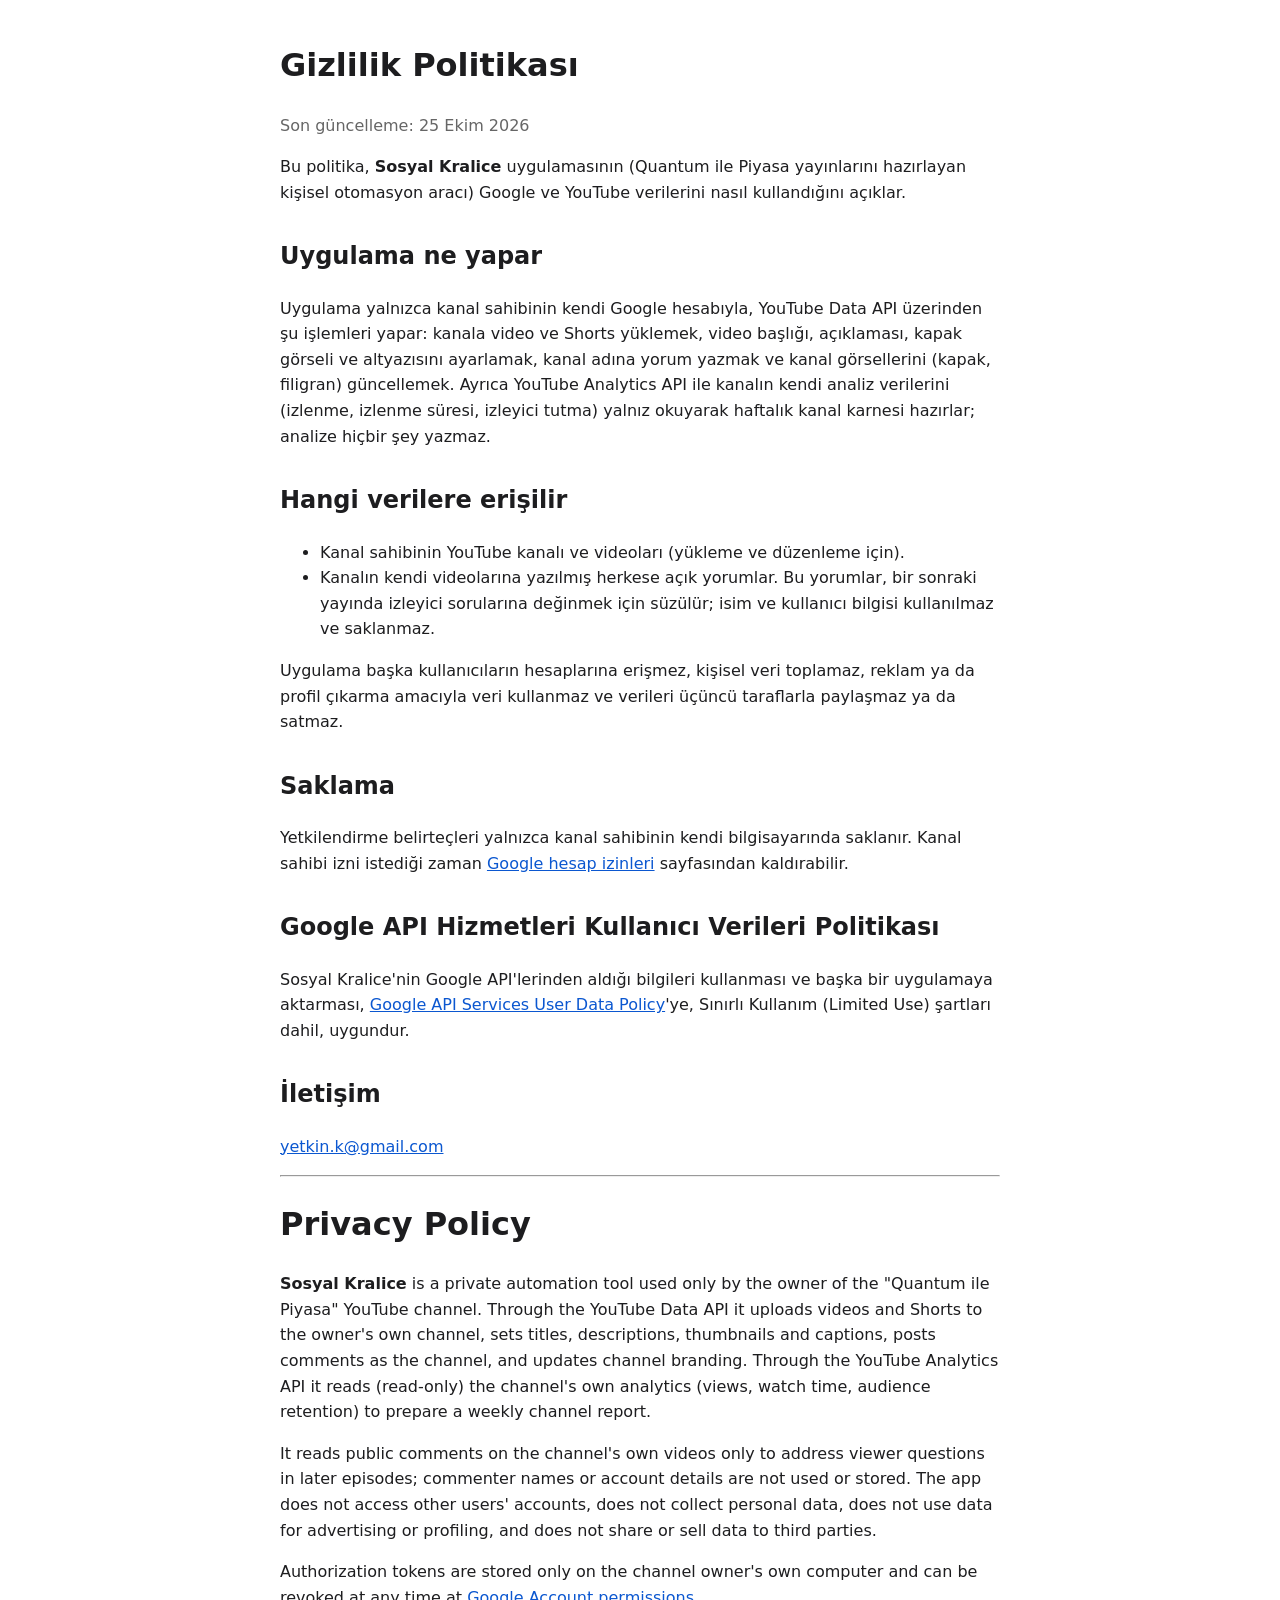
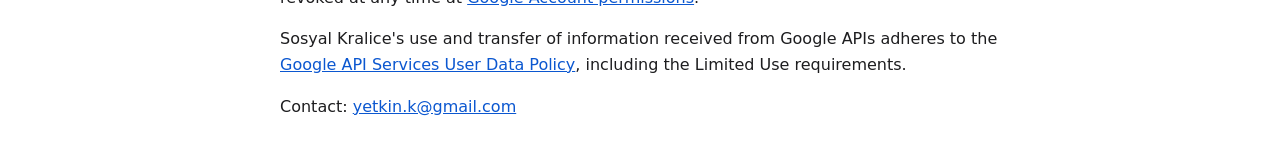
==== gizlilik.html @ e1c38a79 "Add files via upload" ====
<!doctype html>
<html lang="tr">
<head>
<meta charset="utf-8">
<meta name="viewport" content="width=device-width, initial-scale=1">
<title>Gizlilik Politikası — Quantum ile Piyasa</title>
<style>
  body { font-family: system-ui, -apple-system, "Segoe UI", sans-serif; max-width: 720px; margin: 40px auto; padding: 0 16px; line-height: 1.6; color: #1d1d1f; background: #fff; }
  h2 { margin-top: 32px; } a { color: #0b57d0; } .alt { color: #666; }
  @media (prefers-color-scheme: dark) { body { color: #e8e8e8; background: #121212; } .alt { color: #aaa; } a { color: #8ab4f8; } }
</style>
</head>
<body>
<h1>Gizlilik Politikası</h1>
<p class="alt">Son güncelleme: 25 Ekim 2026</p>

<p>Bu politika, <strong>Sosyal Kralice</strong> uygulamasının (Quantum ile Piyasa yayınlarını hazırlayan kişisel otomasyon
aracı) Google ve YouTube verilerini nasıl kullandığını açıklar.</p>

<h2>Uygulama ne yapar</h2>
<p>Uygulama yalnızca kanal sahibinin kendi Google hesabıyla, YouTube Data API üzerinden şu işlemleri yapar: kanala video
ve Shorts yüklemek, video başlığı, açıklaması, kapak görseli ve altyazısını ayarlamak, kanal adına yorum yazmak ve kanal
görsellerini (kapak, filigran) güncellemek. Ayrıca YouTube Analytics API ile kanalın kendi analiz verilerini (izlenme,
izlenme süresi, izleyici tutma) yalnız okuyarak haftalık kanal karnesi hazırlar; analize hiçbir şey yazmaz.</p>

<h2>Hangi verilere erişilir</h2>
<ul>
  <li>Kanal sahibinin YouTube kanalı ve videoları (yükleme ve düzenleme için).</li>
  <li>Kanalın kendi videolarına yazılmış herkese açık yorumlar. Bu yorumlar, bir sonraki yayında izleyici sorularına değinmek
      için süzülür; isim ve kullanıcı bilgisi kullanılmaz ve saklanmaz.</li>
</ul>
<p>Uygulama başka kullanıcıların hesaplarına erişmez, kişisel veri toplamaz, reklam ya da profil çıkarma amacıyla veri
kullanmaz ve verileri üçüncü taraflarla paylaşmaz ya da satmaz.</p>

<h2>Saklama</h2>
<p>Yetkilendirme belirteçleri yalnızca kanal sahibinin kendi bilgisayarında saklanır. Kanal sahibi izni istediği zaman
<a href="https://myaccount.google.com/permissions">Google hesap izinleri</a> sayfasından kaldırabilir.</p>

<h2>Google API Hizmetleri Kullanıcı Verileri Politikası</h2>
<p>Sosyal Kralice'nin Google API'lerinden aldığı bilgileri kullanması ve başka bir uygulamaya aktarması,
<a href="https://developers.google.com/terms/api-services-user-data-policy">Google API Services User Data Policy</a>'ye,
Sınırlı Kullanım (Limited Use) şartları dahil, uygundur.</p>

<h2>İletişim</h2>
<p><a href="mailto:yetkin.k@gmail.com">yetkin.k@gmail.com</a></p>

<hr>
<h1 lang="en">Privacy Policy</h1>
<div lang="en">
<p><strong>Sosyal Kralice</strong> is a private automation tool used only by the owner of the "Quantum ile Piyasa" YouTube
channel. Through the YouTube Data API it uploads videos and Shorts to the owner's own channel, sets titles, descriptions,
thumbnails and captions, posts comments as the channel, and updates channel branding. Through the YouTube Analytics API it
reads (read-only) the channel's own analytics (views, watch time, audience retention) to prepare a weekly channel report.</p>
<p>It reads public comments on the channel's own videos only to address viewer questions in later episodes; commenter
names or account details are not used or stored. The app does not access other users' accounts, does not collect personal
data, does not use data for advertising or profiling, and does not share or sell data to third parties.</p>
<p>Authorization tokens are stored only on the channel owner's own computer and can be revoked at any time at
<a href="https://myaccount.google.com/permissions">Google Account permissions</a>.</p>
<p>Sosyal Kralice's use and transfer of information received from Google APIs adheres to the
<a href="https://developers.google.com/terms/api-services-user-data-policy">Google API Services User Data Policy</a>,
including the Limited Use requirements.</p>
<p>Contact: <a href="mailto:yetkin.k@gmail.com">yetkin.k@gmail.com</a></p>
</div>
</body>
</html>
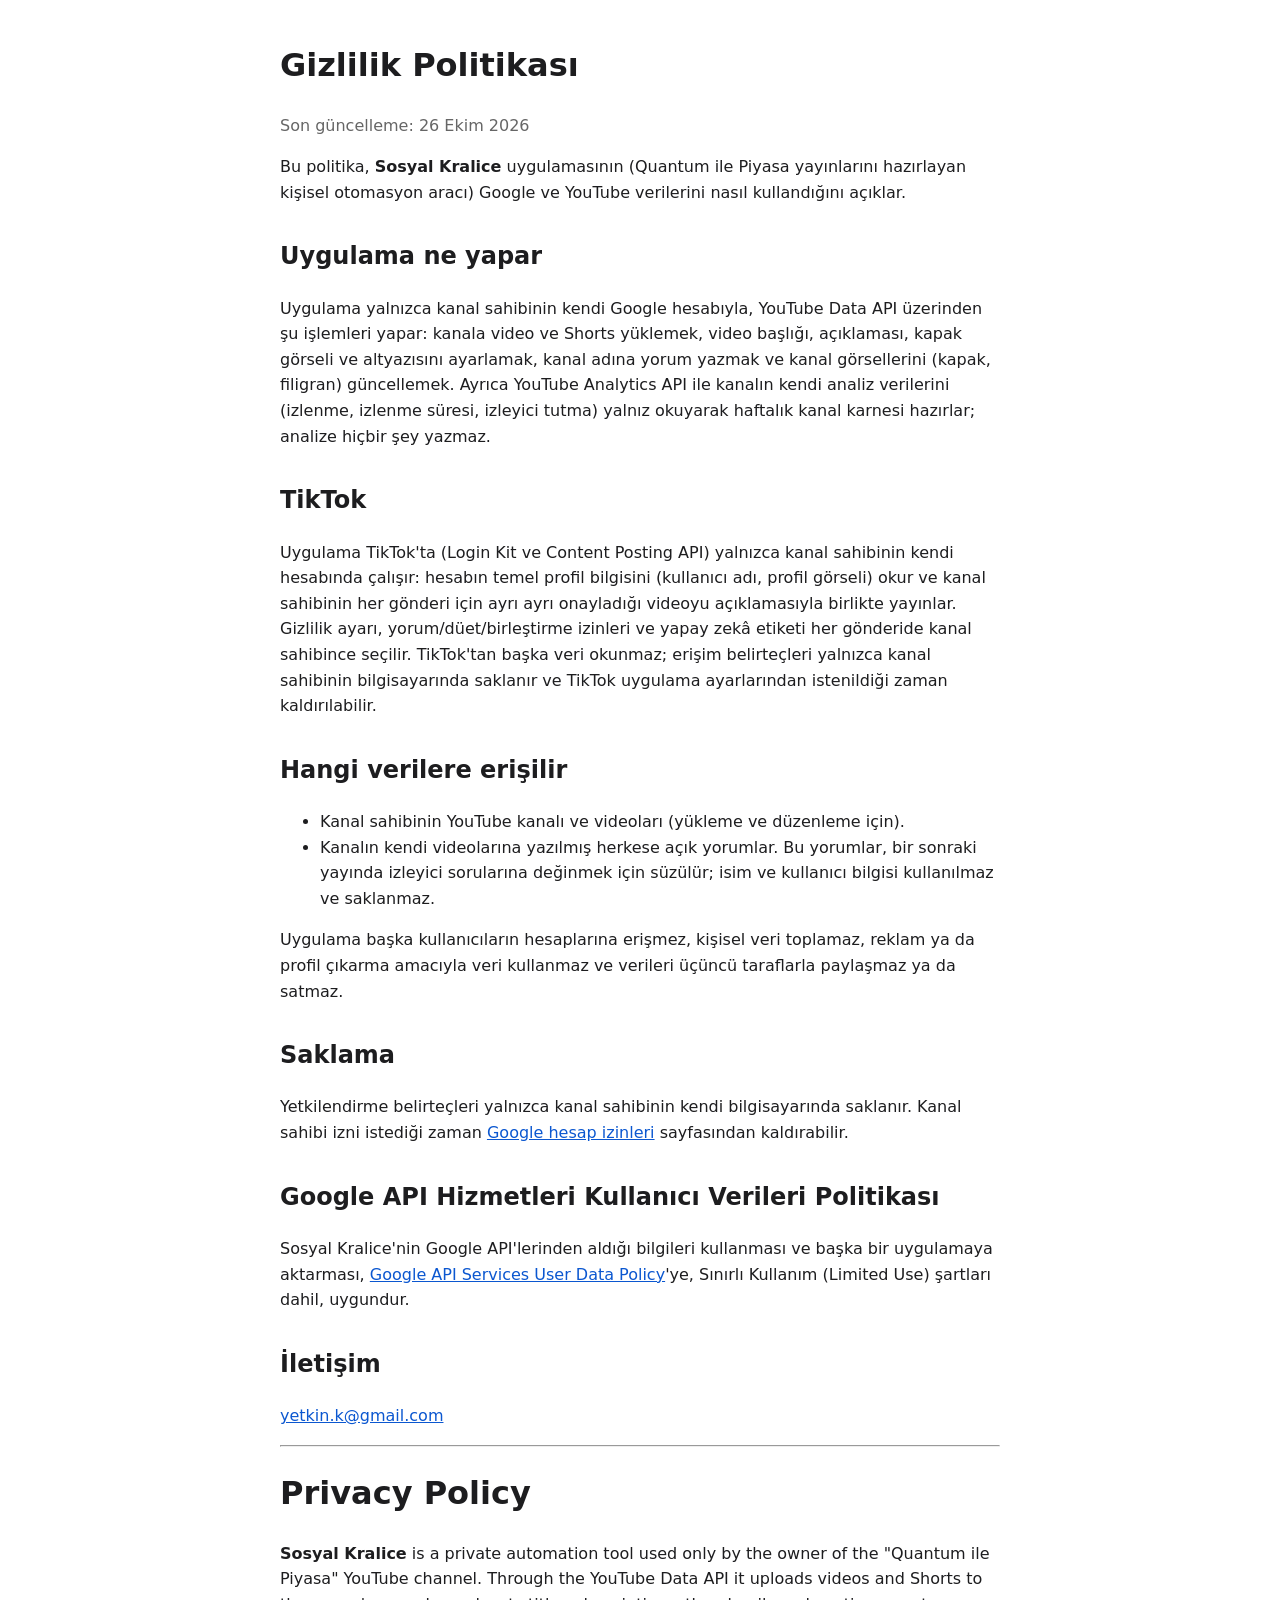
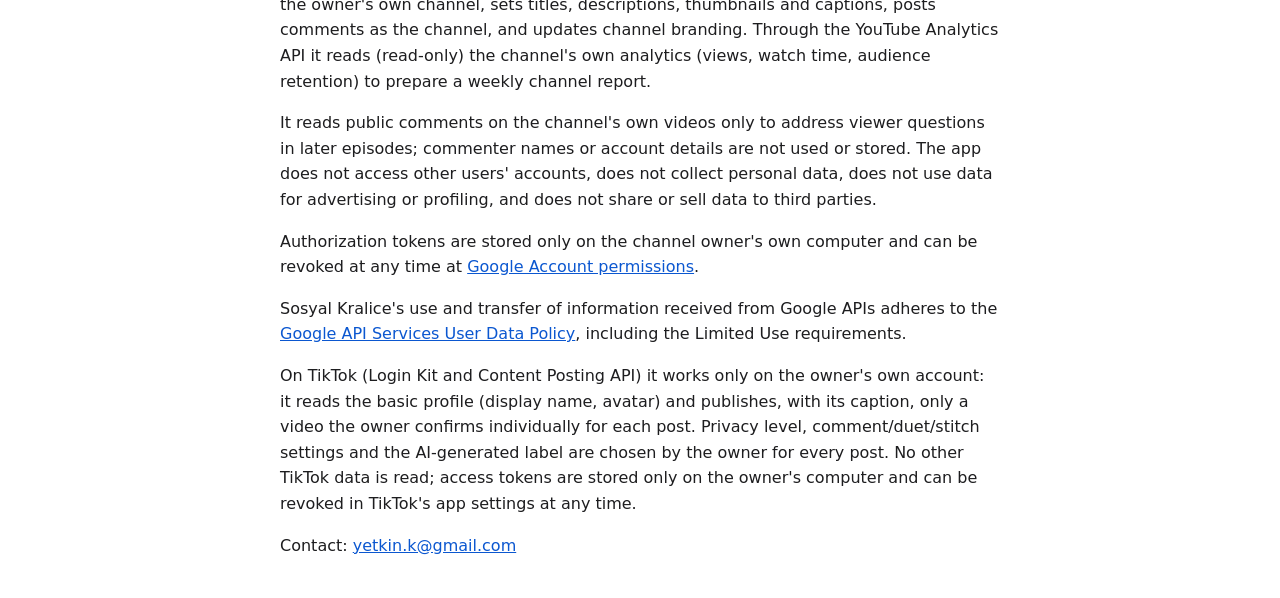
==== commit daeaa29e: "Add files via upload" ====
--- a/gizlilik.html
+++ b/gizlilik.html
@@ -12,7 +12,7 @@
 </head>
 <body>
 <h1>Gizlilik Politikası</h1>
-<p class="alt">Son güncelleme: 25 Ekim 2026</p>
+<p class="alt">Son güncelleme: 26 Ekim 2026</p>
 
 <p>Bu politika, <strong>Sosyal Kralice</strong> uygulamasının (Quantum ile Piyasa yayınlarını hazırlayan kişisel otomasyon
 aracı) Google ve YouTube verilerini nasıl kullandığını açıklar.</p>
@@ -22,6 +22,13 @@
 ve Shorts yüklemek, video başlığı, açıklaması, kapak görseli ve altyazısını ayarlamak, kanal adına yorum yazmak ve kanal
 görsellerini (kapak, filigran) güncellemek. Ayrıca YouTube Analytics API ile kanalın kendi analiz verilerini (izlenme,
 izlenme süresi, izleyici tutma) yalnız okuyarak haftalık kanal karnesi hazırlar; analize hiçbir şey yazmaz.</p>
+
+<h2>TikTok</h2>
+<p>Uygulama TikTok'ta (Login Kit ve Content Posting API) yalnızca kanal sahibinin kendi hesabında çalışır: hesabın temel profil
+bilgisini (kullanıcı adı, profil görseli) okur ve kanal sahibinin her gönderi için ayrı ayrı onayladığı videoyu açıklamasıyla
+birlikte yayınlar. Gizlilik ayarı, yorum/düet/birleştirme izinleri ve yapay zekâ etiketi her gönderide kanal sahibince seçilir.
+TikTok'tan başka veri okunmaz; erişim belirteçleri yalnızca kanal sahibinin bilgisayarında saklanır ve TikTok uygulama
+ayarlarından istenildiği zaman kaldırılabilir.</p>
 
 <h2>Hangi verilere erişilir</h2>
 <ul>
@@ -59,6 +66,10 @@
 <p>Sosyal Kralice's use and transfer of information received from Google APIs adheres to the
 <a href="https://developers.google.com/terms/api-services-user-data-policy">Google API Services User Data Policy</a>,
 including the Limited Use requirements.</p>
+<p>On TikTok (Login Kit and Content Posting API) it works only on the owner's own account: it reads the basic profile
+(display name, avatar) and publishes, with its caption, only a video the owner confirms individually for each post. Privacy level,
+comment/duet/stitch settings and the AI-generated label are chosen by the owner for every post. No other TikTok data is read; access
+tokens are stored only on the owner's computer and can be revoked in TikTok's app settings at any time.</p>
 <p>Contact: <a href="mailto:yetkin.k@gmail.com">yetkin.k@gmail.com</a></p>
 </div>
 </body>
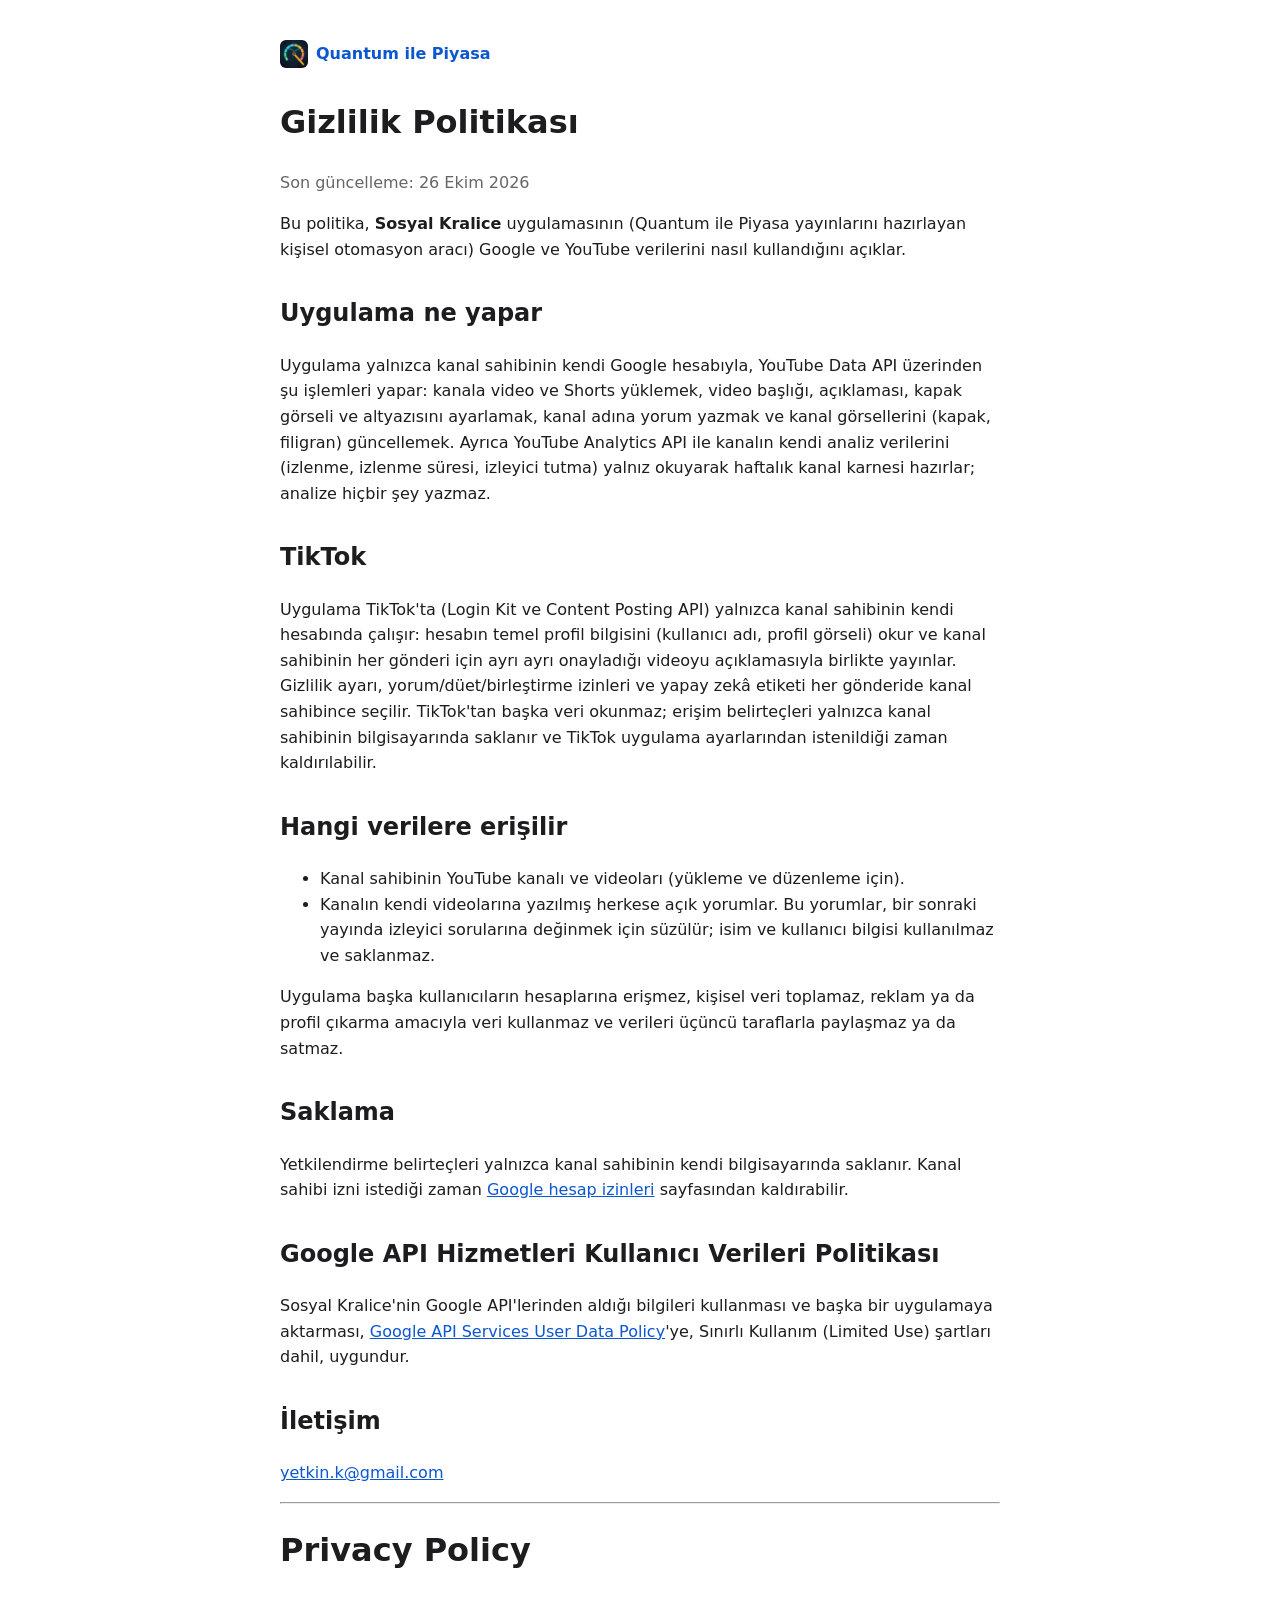
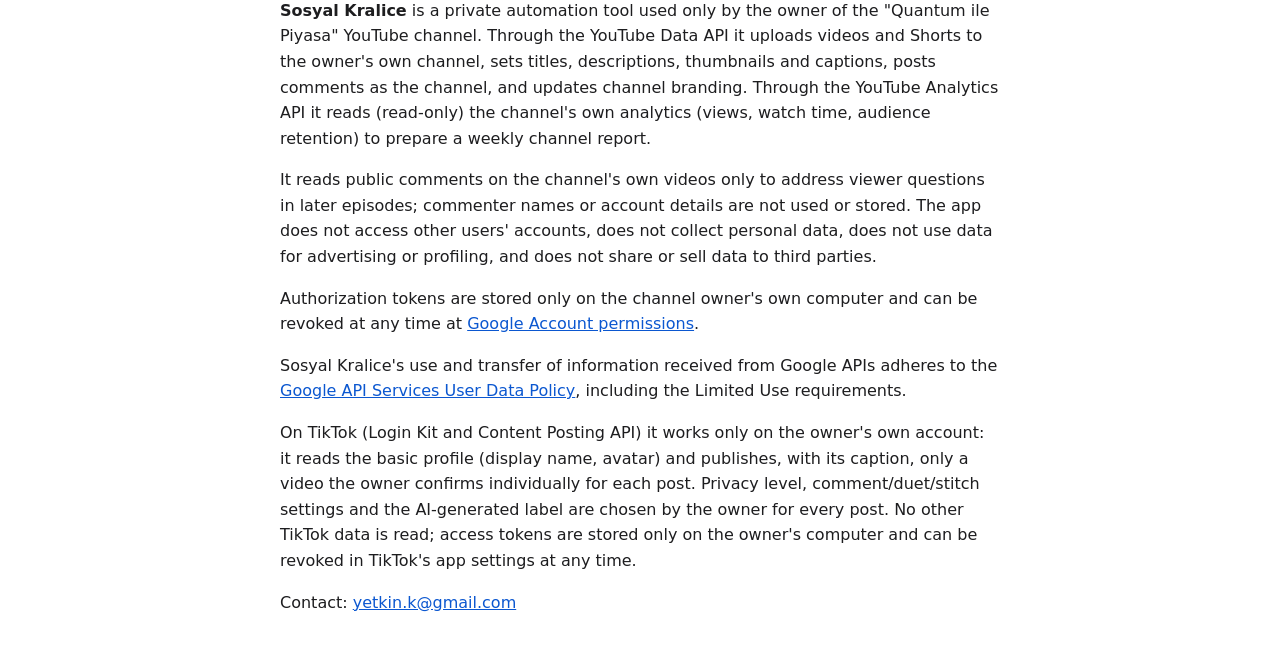
==== commit 9f7454cf: "Site: favicon (TikTok uygulama simgesiyle ayni), tam site, uygulama sayfasi" ====
--- a/gizlilik.html
+++ b/gizlilik.html
@@ -1,76 +1,81 @@
-<!doctype html>
-<html lang="tr">
-<head>
-<meta charset="utf-8">
-<meta name="viewport" content="width=device-width, initial-scale=1">
-<title>Gizlilik Politikası — Quantum ile Piyasa</title>
-<style>
-  body { font-family: system-ui, -apple-system, "Segoe UI", sans-serif; max-width: 720px; margin: 40px auto; padding: 0 16px; line-height: 1.6; color: #1d1d1f; background: #fff; }
-  h2 { margin-top: 32px; } a { color: #0b57d0; } .alt { color: #666; }
-  @media (prefers-color-scheme: dark) { body { color: #e8e8e8; background: #121212; } .alt { color: #aaa; } a { color: #8ab4f8; } }
-</style>
-</head>
-<body>
-<h1>Gizlilik Politikası</h1>
-<p class="alt">Son güncelleme: 26 Ekim 2026</p>
-
-<p>Bu politika, <strong>Sosyal Kralice</strong> uygulamasının (Quantum ile Piyasa yayınlarını hazırlayan kişisel otomasyon
-aracı) Google ve YouTube verilerini nasıl kullandığını açıklar.</p>
-
-<h2>Uygulama ne yapar</h2>
-<p>Uygulama yalnızca kanal sahibinin kendi Google hesabıyla, YouTube Data API üzerinden şu işlemleri yapar: kanala video
-ve Shorts yüklemek, video başlığı, açıklaması, kapak görseli ve altyazısını ayarlamak, kanal adına yorum yazmak ve kanal
-görsellerini (kapak, filigran) güncellemek. Ayrıca YouTube Analytics API ile kanalın kendi analiz verilerini (izlenme,
-izlenme süresi, izleyici tutma) yalnız okuyarak haftalık kanal karnesi hazırlar; analize hiçbir şey yazmaz.</p>
-
-<h2>TikTok</h2>
-<p>Uygulama TikTok'ta (Login Kit ve Content Posting API) yalnızca kanal sahibinin kendi hesabında çalışır: hesabın temel profil
-bilgisini (kullanıcı adı, profil görseli) okur ve kanal sahibinin her gönderi için ayrı ayrı onayladığı videoyu açıklamasıyla
-birlikte yayınlar. Gizlilik ayarı, yorum/düet/birleştirme izinleri ve yapay zekâ etiketi her gönderide kanal sahibince seçilir.
-TikTok'tan başka veri okunmaz; erişim belirteçleri yalnızca kanal sahibinin bilgisayarında saklanır ve TikTok uygulama
-ayarlarından istenildiği zaman kaldırılabilir.</p>
-
-<h2>Hangi verilere erişilir</h2>
-<ul>
-  <li>Kanal sahibinin YouTube kanalı ve videoları (yükleme ve düzenleme için).</li>
-  <li>Kanalın kendi videolarına yazılmış herkese açık yorumlar. Bu yorumlar, bir sonraki yayında izleyici sorularına değinmek
-      için süzülür; isim ve kullanıcı bilgisi kullanılmaz ve saklanmaz.</li>
-</ul>
-<p>Uygulama başka kullanıcıların hesaplarına erişmez, kişisel veri toplamaz, reklam ya da profil çıkarma amacıyla veri
-kullanmaz ve verileri üçüncü taraflarla paylaşmaz ya da satmaz.</p>
-
-<h2>Saklama</h2>
-<p>Yetkilendirme belirteçleri yalnızca kanal sahibinin kendi bilgisayarında saklanır. Kanal sahibi izni istediği zaman
-<a href="https://myaccount.google.com/permissions">Google hesap izinleri</a> sayfasından kaldırabilir.</p>
-
-<h2>Google API Hizmetleri Kullanıcı Verileri Politikası</h2>
-<p>Sosyal Kralice'nin Google API'lerinden aldığı bilgileri kullanması ve başka bir uygulamaya aktarması,
-<a href="https://developers.google.com/terms/api-services-user-data-policy">Google API Services User Data Policy</a>'ye,
-Sınırlı Kullanım (Limited Use) şartları dahil, uygundur.</p>
-
-<h2>İletişim</h2>
-<p><a href="mailto:yetkin.k@gmail.com">yetkin.k@gmail.com</a></p>
-
-<hr>
-<h1 lang="en">Privacy Policy</h1>
-<div lang="en">
-<p><strong>Sosyal Kralice</strong> is a private automation tool used only by the owner of the "Quantum ile Piyasa" YouTube
-channel. Through the YouTube Data API it uploads videos and Shorts to the owner's own channel, sets titles, descriptions,
-thumbnails and captions, posts comments as the channel, and updates channel branding. Through the YouTube Analytics API it
-reads (read-only) the channel's own analytics (views, watch time, audience retention) to prepare a weekly channel report.</p>
-<p>It reads public comments on the channel's own videos only to address viewer questions in later episodes; commenter
-names or account details are not used or stored. The app does not access other users' accounts, does not collect personal
-data, does not use data for advertising or profiling, and does not share or sell data to third parties.</p>
-<p>Authorization tokens are stored only on the channel owner's own computer and can be revoked at any time at
-<a href="https://myaccount.google.com/permissions">Google Account permissions</a>.</p>
-<p>Sosyal Kralice's use and transfer of information received from Google APIs adheres to the
-<a href="https://developers.google.com/terms/api-services-user-data-policy">Google API Services User Data Policy</a>,
-including the Limited Use requirements.</p>
-<p>On TikTok (Login Kit and Content Posting API) it works only on the owner's own account: it reads the basic profile
-(display name, avatar) and publishes, with its caption, only a video the owner confirms individually for each post. Privacy level,
-comment/duet/stitch settings and the AI-generated label are chosen by the owner for every post. No other TikTok data is read; access
-tokens are stored only on the owner's computer and can be revoked in TikTok's app settings at any time.</p>
-<p>Contact: <a href="mailto:yetkin.k@gmail.com">yetkin.k@gmail.com</a></p>
-</div>
-</body>
-</html>
+<!doctype html>
+<html lang="tr">
+<head>
+<meta charset="utf-8">
+<meta name="viewport" content="width=device-width, initial-scale=1">
+<link rel="icon" href="favicon.ico" sizes="any">
+<link rel="icon" type="image/png" sizes="32x32" href="favicon-32.png">
+<link rel="icon" type="image/png" sizes="192x192" href="favicon-192.png">
+<link rel="apple-touch-icon" href="apple-touch-icon.png">
+<title>Gizlilik Politikası — Quantum ile Piyasa</title>
+<style>
+  body { font-family: system-ui, -apple-system, "Segoe UI", sans-serif; max-width: 720px; margin: 40px auto; padding: 0 16px; line-height: 1.6; color: #1d1d1f; background: #fff; }
+  h2 { margin-top: 32px; } a { color: #0b57d0; } .alt { color: #666; }
+  @media (prefers-color-scheme: dark) { body { color: #e8e8e8; background: #121212; } .alt { color: #aaa; } a { color: #8ab4f8; } }
+</style>
+</head>
+<body>
+<p><a href="index.html" style="display:inline-flex;align-items:center;gap:8px;text-decoration:none;font-weight:600"><img src="logo.png" alt="" width="28" height="28" style="border-radius:6px">Quantum ile Piyasa</a></p>
+<h1>Gizlilik Politikası</h1>
+<p class="alt">Son güncelleme: 26 Ekim 2026</p>
+
+<p>Bu politika, <strong>Sosyal Kralice</strong> uygulamasının (Quantum ile Piyasa yayınlarını hazırlayan kişisel otomasyon
+aracı) Google ve YouTube verilerini nasıl kullandığını açıklar.</p>
+
+<h2>Uygulama ne yapar</h2>
+<p>Uygulama yalnızca kanal sahibinin kendi Google hesabıyla, YouTube Data API üzerinden şu işlemleri yapar: kanala video
+ve Shorts yüklemek, video başlığı, açıklaması, kapak görseli ve altyazısını ayarlamak, kanal adına yorum yazmak ve kanal
+görsellerini (kapak, filigran) güncellemek. Ayrıca YouTube Analytics API ile kanalın kendi analiz verilerini (izlenme,
+izlenme süresi, izleyici tutma) yalnız okuyarak haftalık kanal karnesi hazırlar; analize hiçbir şey yazmaz.</p>
+
+<h2>TikTok</h2>
+<p>Uygulama TikTok'ta (Login Kit ve Content Posting API) yalnızca kanal sahibinin kendi hesabında çalışır: hesabın temel profil
+bilgisini (kullanıcı adı, profil görseli) okur ve kanal sahibinin her gönderi için ayrı ayrı onayladığı videoyu açıklamasıyla
+birlikte yayınlar. Gizlilik ayarı, yorum/düet/birleştirme izinleri ve yapay zekâ etiketi her gönderide kanal sahibince seçilir.
+TikTok'tan başka veri okunmaz; erişim belirteçleri yalnızca kanal sahibinin bilgisayarında saklanır ve TikTok uygulama
+ayarlarından istenildiği zaman kaldırılabilir.</p>
+
+<h2>Hangi verilere erişilir</h2>
+<ul>
+  <li>Kanal sahibinin YouTube kanalı ve videoları (yükleme ve düzenleme için).</li>
+  <li>Kanalın kendi videolarına yazılmış herkese açık yorumlar. Bu yorumlar, bir sonraki yayında izleyici sorularına değinmek
+      için süzülür; isim ve kullanıcı bilgisi kullanılmaz ve saklanmaz.</li>
+</ul>
+<p>Uygulama başka kullanıcıların hesaplarına erişmez, kişisel veri toplamaz, reklam ya da profil çıkarma amacıyla veri
+kullanmaz ve verileri üçüncü taraflarla paylaşmaz ya da satmaz.</p>
+
+<h2>Saklama</h2>
+<p>Yetkilendirme belirteçleri yalnızca kanal sahibinin kendi bilgisayarında saklanır. Kanal sahibi izni istediği zaman
+<a href="https://myaccount.google.com/permissions">Google hesap izinleri</a> sayfasından kaldırabilir.</p>
+
+<h2>Google API Hizmetleri Kullanıcı Verileri Politikası</h2>
+<p>Sosyal Kralice'nin Google API'lerinden aldığı bilgileri kullanması ve başka bir uygulamaya aktarması,
+<a href="https://developers.google.com/terms/api-services-user-data-policy">Google API Services User Data Policy</a>'ye,
+Sınırlı Kullanım (Limited Use) şartları dahil, uygundur.</p>
+
+<h2>İletişim</h2>
+<p><a href="mailto:yetkin.k@gmail.com">yetkin.k@gmail.com</a></p>
+
+<hr>
+<h1 lang="en">Privacy Policy</h1>
+<div lang="en">
+<p><strong>Sosyal Kralice</strong> is a private automation tool used only by the owner of the "Quantum ile Piyasa" YouTube
+channel. Through the YouTube Data API it uploads videos and Shorts to the owner's own channel, sets titles, descriptions,
+thumbnails and captions, posts comments as the channel, and updates channel branding. Through the YouTube Analytics API it
+reads (read-only) the channel's own analytics (views, watch time, audience retention) to prepare a weekly channel report.</p>
+<p>It reads public comments on the channel's own videos only to address viewer questions in later episodes; commenter
+names or account details are not used or stored. The app does not access other users' accounts, does not collect personal
+data, does not use data for advertising or profiling, and does not share or sell data to third parties.</p>
+<p>Authorization tokens are stored only on the channel owner's own computer and can be revoked at any time at
+<a href="https://myaccount.google.com/permissions">Google Account permissions</a>.</p>
+<p>Sosyal Kralice's use and transfer of information received from Google APIs adheres to the
+<a href="https://developers.google.com/terms/api-services-user-data-policy">Google API Services User Data Policy</a>,
+including the Limited Use requirements.</p>
+<p>On TikTok (Login Kit and Content Posting API) it works only on the owner's own account: it reads the basic profile
+(display name, avatar) and publishes, with its caption, only a video the owner confirms individually for each post. Privacy level,
+comment/duet/stitch settings and the AI-generated label are chosen by the owner for every post. No other TikTok data is read; access
+tokens are stored only on the owner's computer and can be revoked in TikTok's app settings at any time.</p>
+<p>Contact: <a href="mailto:yetkin.k@gmail.com">yetkin.k@gmail.com</a></p>
+</div>
+</body>
+</html>
